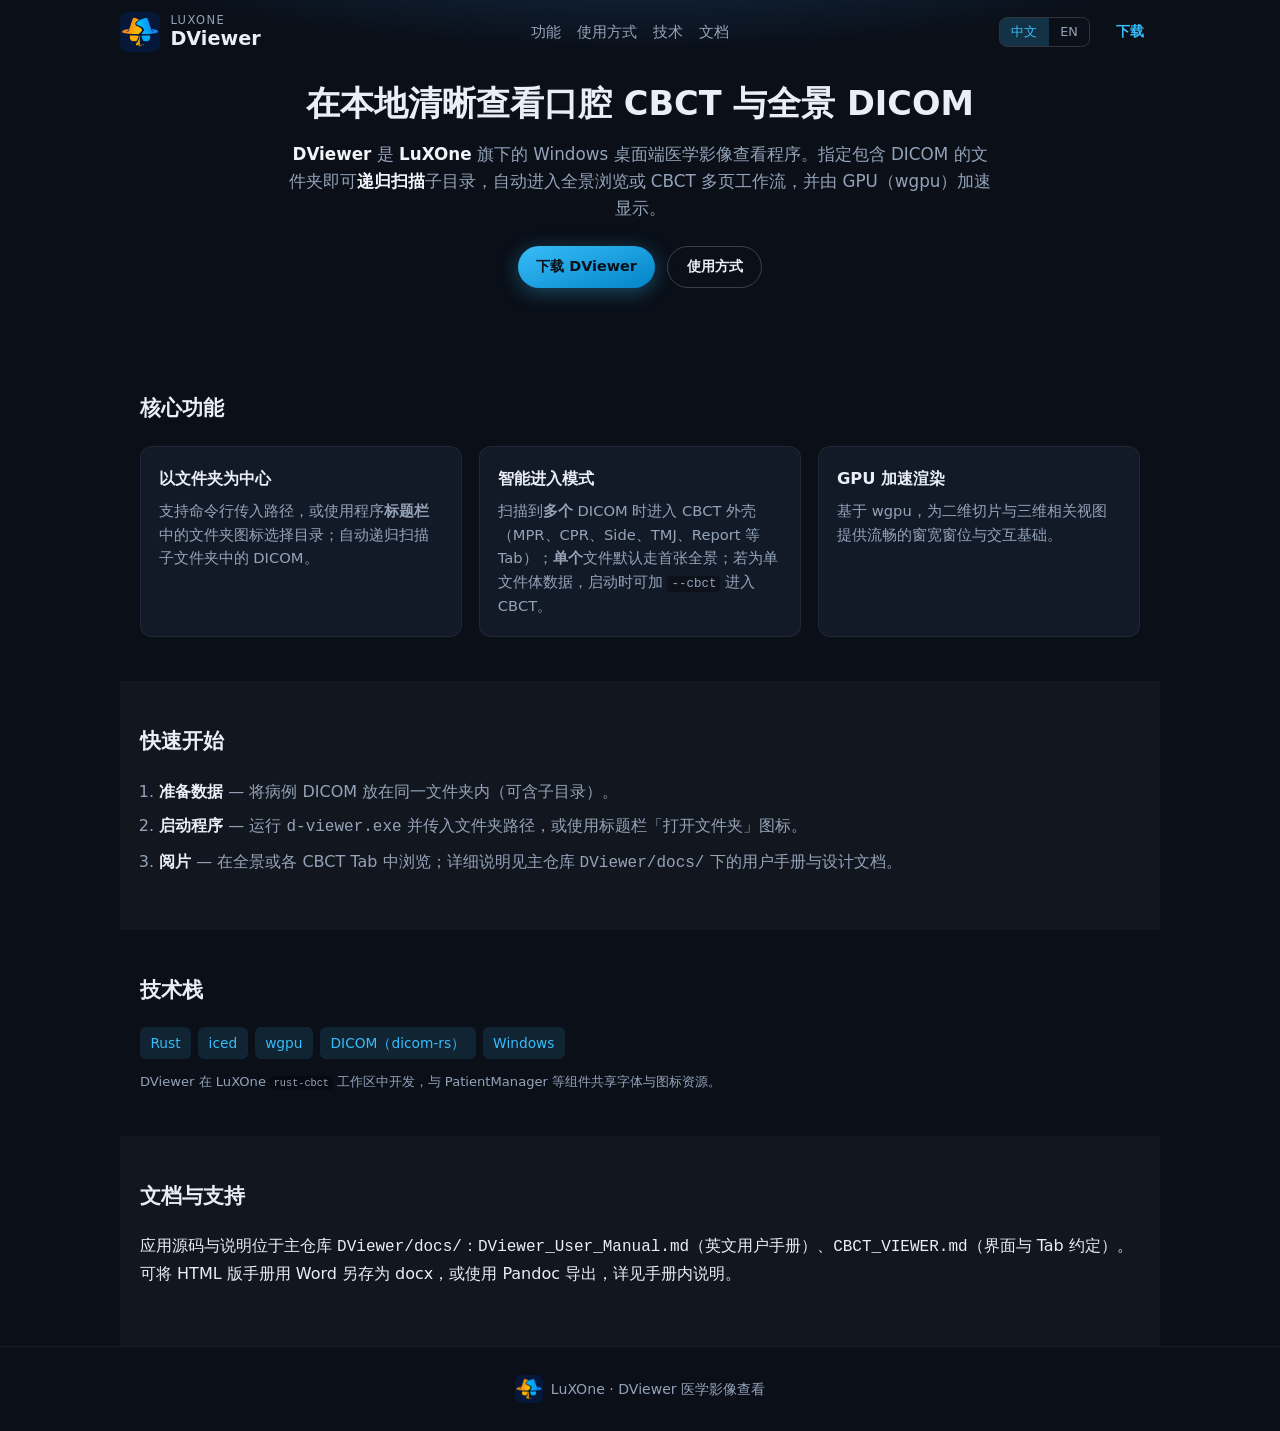
==== index.html @ 5bf58999 "init" ====
<!DOCTYPE html>
<html lang="zh-CN">
<head>
  <meta charset="utf-8" />
  <meta name="viewport" content="width=device-width, initial-scale=1" />
  <meta name="description" content="LuXOne DViewer — 本地查看口腔 CBCT、全景等 DICOM 医学影像。" />
  <title>DViewer — LuXOne</title>
  <link rel="stylesheet" href="styles.css" />
  <script src="site.js" defer></script>
</head>
<body>
  <header class="hero">
    <nav class="nav" aria-label="主导航">
      <a class="brand" href="#top">
        <img src="assets/logo.png" width="40" height="40" alt="LuXOne" />
        <span class="brand-text"><span class="lux">LuXOne</span><span class="prod">DViewer</span></span>
      </a>
      <div class="nav-links">
        <a href="#features" data-i18n="nav_features">功能</a>
        <a href="#workflow" data-i18n="nav_workflow">使用方式</a>
        <a href="#tech" data-i18n="nav_tech">技术</a>
        <a href="#docs" data-i18n="nav_docs">文档</a>
      </div>
      <div class="nav-right">
        <div class="lang-switch" role="group">
          <button type="button" class="lang-btn active" data-set-lang="zh" aria-pressed="true">中文</button>
          <button type="button" class="lang-btn" data-set-lang="en" aria-pressed="false">EN</button>
        </div>
        <a class="btn nav-download" href="https://rcnpeeuppi4d.feishu.cn/file/TZgfbxDDYoub0Vx7jKbc2WDXn0c?from=from_copylink" data-i18n="nav_download">下载</a>
      </div>
    </nav>

    <div class="hero-inner" id="top">
      <h1 data-i18n="hero_h1">在本地清晰查看口腔 CBCT 与全景 DICOM</h1>
      <p class="lead" data-i18n-html="hero_lead">
        <strong>DViewer</strong> 是 <strong>LuXOne</strong> 旗下的 Windows 桌面端医学影像查看程序。
        指定包含 DICOM 的文件夹即可<strong>递归扫描</strong>子目录，自动进入全景浏览或 CBCT 多页工作流，并由 GPU（wgpu）加速显示。
      </p>
      <div class="cta">
        <a class="btn primary" href="https://rcnpeeuppi4d.feishu.cn/file/TZgfbxDDYoub0Vx7jKbc2WDXn0c?from=from_copylink" data-i18n="cta_download">下载 DViewer</a>
        <a class="btn ghost" href="#workflow" data-i18n="cta_how">使用方式</a>
      </div>
    </div>
  </header>

  <main>
    <section id="features" class="section">
      <h2 data-i18n="features_h2">核心功能</h2>
      <div class="grid">
        <article class="card">
          <h3 data-i18n="card1_h3">以文件夹为中心</h3>
          <p data-i18n-html="card1_p">支持命令行传入路径，或使用程序<strong>标题栏</strong>中的文件夹图标选择目录；自动递归扫描子文件夹中的 DICOM。</p>
        </article>
        <article class="card">
          <h3 data-i18n="card2_h3">智能进入模式</h3>
          <p data-i18n-html="card2_p">扫描到<strong>多个</strong> DICOM 时进入 CBCT 外壳（MPR、CPR、Side、TMJ、Report 等 Tab）；<strong>单个</strong>文件默认走首张全景；若为单文件体数据，启动时可加 <code>--cbct</code> 进入 CBCT。</p>
        </article>
        <article class="card">
          <h3 data-i18n="card3_h3">GPU 加速渲染</h3>
          <p data-i18n-html="card3_p">基于 wgpu，为二维切片与三维相关视图提供流畅的窗宽窗位与交互基础。</p>
        </article>
      </div>
    </section>

    <section id="workflow" class="section muted">
      <h2 data-i18n="workflow_h2">快速开始</h2>
      <ol class="steps">
        <li data-i18n-html="step1"><strong>准备数据</strong> — 将病例 DICOM 放在同一文件夹内（可含子目录）。</li>
        <li data-i18n-html="step2"><strong>启动程序</strong> — 运行 <code>d-viewer.exe</code> 并传入文件夹路径，或使用标题栏「打开文件夹」图标。</li>
        <li data-i18n-html="step3"><strong>阅片</strong> — 在全景或各 CBCT Tab 中浏览；详细说明见主仓库 <code>DViewer/docs/</code> 下的用户手册与设计文档。</li>
      </ol>
    </section>

    <section id="tech" class="section">
      <h2 data-i18n="tech_h2">技术栈</h2>
      <ul class="tags" aria-label="技术标签">
        <li>Rust</li>
        <li>iced</li>
        <li>wgpu</li>
        <li>DICOM（dicom-rs）</li>
        <li>Windows</li>
      </ul>
      <p class="fine" data-i18n-html="tech_fine">DViewer 在 LuXOne <code>rust-cbct</code> 工作区中开发，与 PatientManager 等组件共享字体与图标资源。</p>
    </section>

    <section id="docs" class="section muted">
      <h2 data-i18n="docs_h2">文档与支持</h2>
      <p data-i18n-html="docs_p">应用源码与说明位于主仓库 <code>DViewer/docs/</code>：<code>DViewer_User_Manual.md</code>（英文用户手册）、<code>CBCT_VIEWER.md</code>（界面与 Tab 约定）。可将 HTML 版手册用 Word 另存为 docx，或使用 Pandoc 导出，详见手册内说明。</p>
    </section>
  </main>

  <footer class="footer">
    <p><img src="assets/logo.png" width="28" height="28" alt="" class="footer-logo" /> <span data-i18n="footer_text">LuXOne · DViewer 医学影像查看</span></p>
  </footer>
</body>
</html>
---- styles.css ----
:root {
  --bg: #0a0f18;
  --bg-elev: #121a28;
  --text: #e9eef7;
  --muted: #94a3b8;
  --accent: #38bdf8;
  --accent-deep: #0284c7;
  --radius: 12px;
}

*,
*::before,
*::after {
  box-sizing: border-box;
}

html {
  scroll-behavior: smooth;
}

body {
  margin: 0;
  font-family: "PingFang SC", "Microsoft YaHei", "Segoe UI", system-ui, sans-serif;
  background: var(--bg);
  color: var(--text);
  line-height: 1.6;
}

a {
  color: var(--accent);
}

a:hover {
  text-decoration: underline;
}

.hero {
  padding: 0.75rem 1.25rem 3rem;
  background: radial-gradient(ellipse 100% 90% at 50% -30%, #163a5f 0%, var(--bg) 50%);
}

.nav {
  max-width: 1040px;
  margin: 0 auto 2rem;
  display: flex;
  flex-wrap: wrap;
  align-items: center;
  gap: 0.75rem 1.25rem;
}

.brand {
  display: inline-flex;
  align-items: center;
  gap: 0.65rem;
  text-decoration: none;
  color: inherit;
}

.brand:hover {
  text-decoration: none;
  opacity: 0.92;
}

.brand img {
  border-radius: 8px;
  flex-shrink: 0;
}

.brand-text {
  display: flex;
  flex-direction: column;
  line-height: 1.15;
}

.brand .lux {
  font-size: 0.72rem;
  letter-spacing: 0.12em;
  text-transform: uppercase;
  color: var(--muted);
}

.brand .prod {
  font-size: 1.2rem;
  font-weight: 700;
}

.nav-links {
  display: flex;
  flex-wrap: wrap;
  gap: 1rem;
  flex: 1 1 auto;
  justify-content: center;
  min-width: 0;
}

.nav-right {
  display: flex;
  align-items: center;
  gap: 0.6rem;
  flex-shrink: 0;
  margin-left: auto;
}

.lang-switch {
  display: inline-flex;
  border-radius: 8px;
  border: 1px solid rgba(255, 255, 255, 0.15);
  overflow: hidden;
}

.lang-btn {
  margin: 0;
  padding: 0.38rem 0.72rem;
  font-size: 0.8rem;
  font-family: inherit;
  border: none;
  cursor: pointer;
  background: transparent;
  color: var(--muted);
  line-height: 1.2;
}

.lang-btn:hover {
  color: var(--text);
  background: rgba(255, 255, 255, 0.06);
}

.lang-btn.active {
  background: rgba(56, 189, 248, 0.2);
  color: var(--accent);
}

.lang-btn:focus-visible {
  outline: 2px solid var(--accent);
  outline-offset: 2px;
}

.nav-links a {
  color: var(--muted);
  font-size: 0.92rem;
  text-decoration: none;
}

.nav-links a:hover {
  color: var(--text);
}

.btn {
  display: inline-flex;
  align-items: center;
  justify-content: center;
  padding: 0.55rem 1.15rem;
  border-radius: 999px;
  font-weight: 600;
  font-size: 0.9rem;
  text-decoration: none;
  border: none;
  cursor: pointer;
}

.btn:hover {
  text-decoration: none;
}

.btn.primary {
  background: linear-gradient(160deg, var(--accent), var(--accent-deep));
  color: #0a0f18;
  box-shadow: 0 4px 20px rgba(56, 189, 248, 0.35);
}

.btn.primary:hover {
  filter: brightness(1.05);
}

.btn.ghost {
  border: 1px solid rgba(255, 255, 255, 0.2);
  color: var(--text);
  background: transparent;
}

.btn.ghost:hover {
  background: rgba(255, 255, 255, 0.06);
}

.nav-download.btn {
  padding: 0.45rem 1rem;
  font-size: 0.85rem;
}

.hero-inner {
  max-width: 720px;
  margin: 0 auto;
  text-align: center;
  padding: 0 0.25rem;
}

.hero h1 {
  font-size: clamp(1.45rem, 3.8vw, 2.1rem);
  font-weight: 700;
  line-height: 1.22;
  margin: 0 0 1rem;
}

.lead {
  color: var(--muted);
  font-size: 1.05rem;
  margin: 0 0 1.5rem;
}

.lead strong {
  color: #f1f5f9;
}

.cta {
  display: flex;
  flex-wrap: wrap;
  gap: 0.75rem;
  justify-content: center;
  margin-bottom: 0.75rem;
}

.fine {
  font-size: 0.82rem;
  color: var(--muted);
  margin: 0;
}

.fine code {
  font-size: 0.78em;
  background: rgba(0, 0, 0, 0.35);
  padding: 0.1em 0.35em;
  border-radius: 4px;
}

.section {
  max-width: 1040px;
  margin: 0 auto;
  padding: 2.75rem 1.25rem;
}

.section.muted {
  background: rgba(255, 255, 255, 0.03);
}

.section h2 {
  font-size: 1.3rem;
  margin: 0 0 1.25rem;
}

.grid {
  display: grid;
  gap: 1.1rem;
  grid-template-columns: repeat(auto-fit, minmax(240px, 1fr));
}

.card {
  background: var(--bg-elev);
  border: 1px solid rgba(255, 255, 255, 0.06);
  border-radius: var(--radius);
  padding: 1.2rem 1.1rem;
}

.card h3 {
  margin: 0 0 0.45rem;
  font-size: 1.02rem;
}

.card p {
  margin: 0;
  font-size: 0.92rem;
  color: var(--muted);
}

.card code {
  font-size: 0.85em;
  background: rgba(0, 0, 0, 0.35);
  padding: 0.08em 0.32em;
  border-radius: 4px;
}

.steps {
  margin: 0;
  padding-left: 1.2rem;
  color: var(--muted);
}

.steps li {
  margin-bottom: 0.55rem;
}

.steps strong {
  color: var(--text);
}

.tags {
  list-style: none;
  margin: 0 0 0.75rem;
  padding: 0;
  display: flex;
  flex-wrap: wrap;
  gap: 0.45rem;
}

.tags li {
  background: rgba(56, 189, 248, 0.12);
  color: var(--accent);
  padding: 0.3rem 0.65rem;
  border-radius: 6px;
  font-size: 0.86rem;
}

.footer {
  text-align: center;
  padding: 1.75rem 1rem;
  border-top: 1px solid rgba(255, 255, 255, 0.06);
  color: var(--muted);
  font-size: 0.88rem;
}

.footer p {
  margin: 0;
  display: inline-flex;
  align-items: center;
  gap: 0.5rem;
}

.footer-logo {
  border-radius: 6px;
  vertical-align: middle;
}

code {
  font-family: ui-monospace, Consolas, monospace;
}
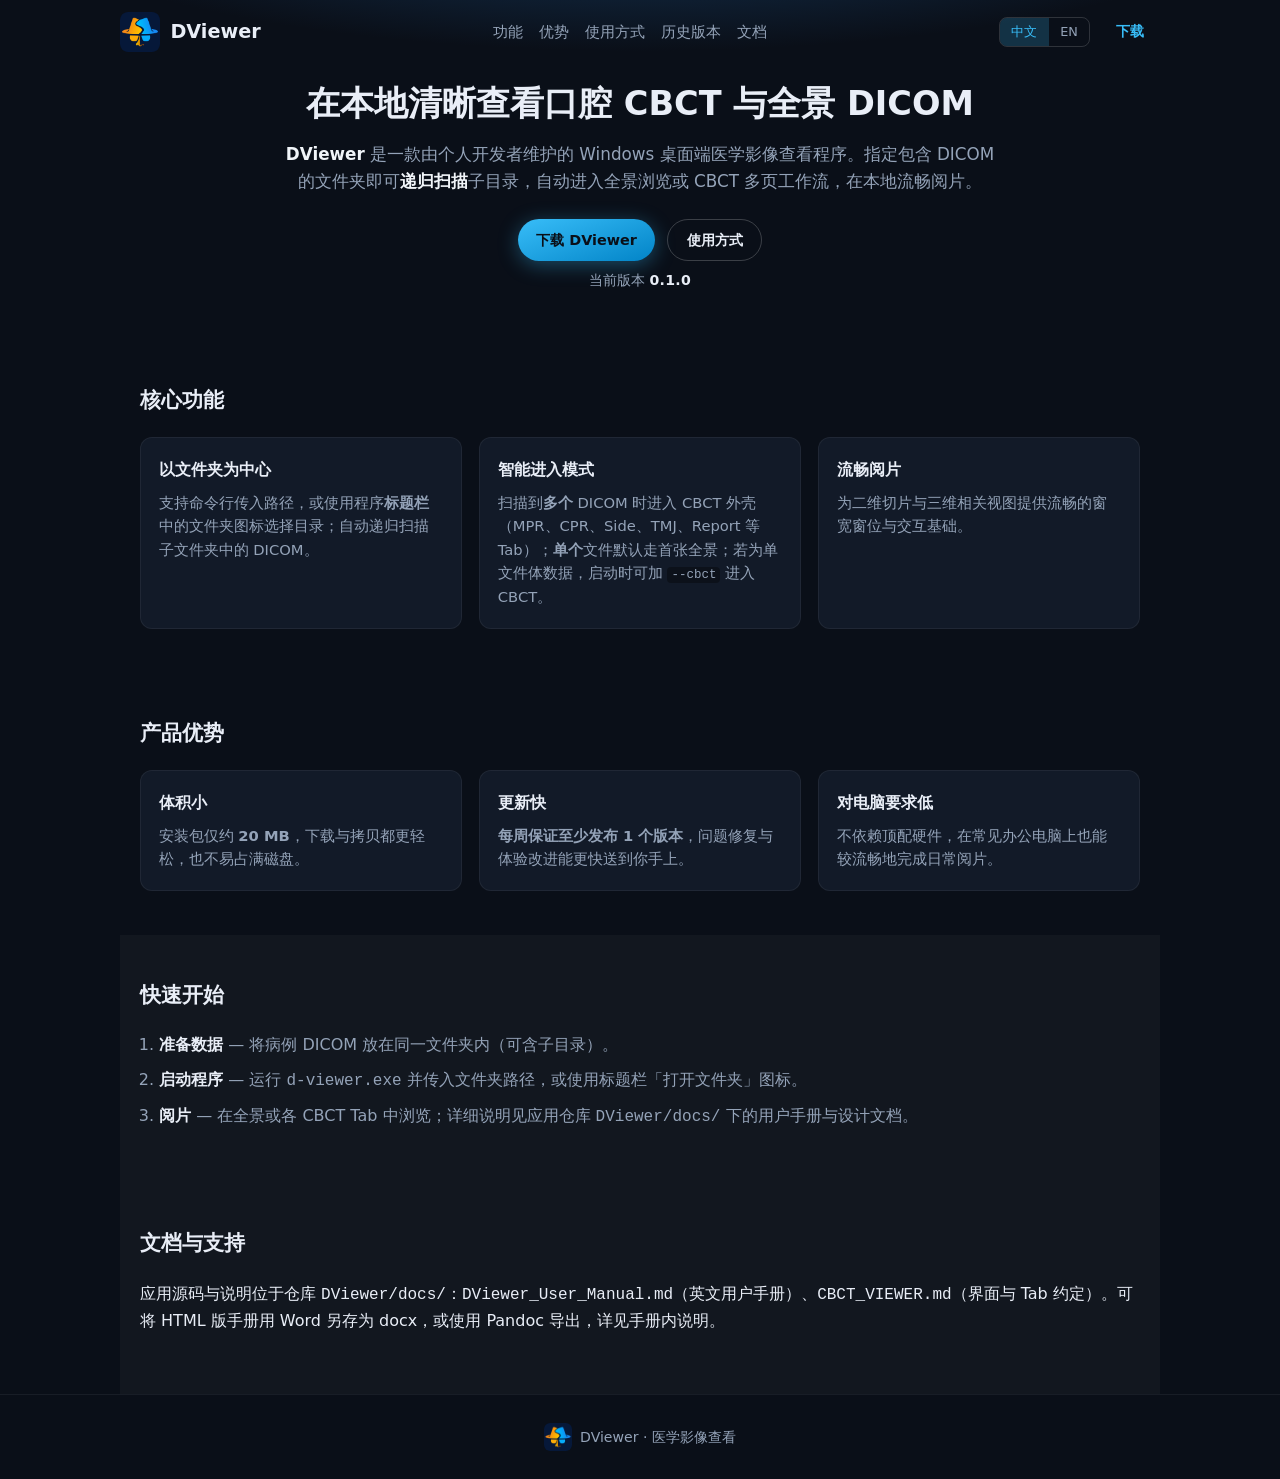
==== commit aa7725b3: "更改一些内容" ====
--- a/index.html
+++ b/index.html
@@ -3,8 +3,8 @@
 <head>
   <meta charset="utf-8" />
   <meta name="viewport" content="width=device-width, initial-scale=1" />
-  <meta name="description" content="LuXOne DViewer — 本地查看口腔 CBCT、全景等 DICOM 医学影像。" />
-  <title>DViewer — LuXOne</title>
+  <meta name="description" content="DViewer — 本地查看口腔 CBCT、全景等 DICOM 医学影像。" />
+  <title>DViewer</title>
   <link rel="stylesheet" href="styles.css" />
   <script src="site.js" defer></script>
 </head>
@@ -12,13 +12,14 @@
   <header class="hero">
     <nav class="nav" aria-label="主导航">
       <a class="brand" href="#top">
-        <img src="assets/logo.png" width="40" height="40" alt="LuXOne" />
-        <span class="brand-text"><span class="lux">LuXOne</span><span class="prod">DViewer</span></span>
+        <img src="assets/logo.png" width="40" height="40" alt="DViewer" />
+        <span class="brand-text"><span class="prod">DViewer</span></span>
       </a>
       <div class="nav-links">
         <a href="#features" data-i18n="nav_features">功能</a>
+        <a href="#advantages" data-i18n="nav_advantages">优势</a>
         <a href="#workflow" data-i18n="nav_workflow">使用方式</a>
-        <a href="#tech" data-i18n="nav_tech">技术</a>
+        <a href="history.html" data-i18n="nav_history">历史版本</a>
         <a href="#docs" data-i18n="nav_docs">文档</a>
       </div>
       <div class="nav-right">
@@ -33,13 +34,16 @@
     <div class="hero-inner" id="top">
       <h1 data-i18n="hero_h1">在本地清晰查看口腔 CBCT 与全景 DICOM</h1>
       <p class="lead" data-i18n-html="hero_lead">
-        <strong>DViewer</strong> 是 <strong>LuXOne</strong> 旗下的 Windows 桌面端医学影像查看程序。
-        指定包含 DICOM 的文件夹即可<strong>递归扫描</strong>子目录，自动进入全景浏览或 CBCT 多页工作流，并由 GPU（wgpu）加速显示。
+        <strong>DViewer</strong> 是一款由个人开发者维护的 Windows 桌面端医学影像查看程序。
+        指定包含 DICOM 的文件夹即可<strong>递归扫描</strong>子目录，自动进入全景浏览或 CBCT 多页工作流，在本地流畅阅片。
       </p>
       <div class="cta">
         <a class="btn primary" href="https://rcnpeeuppi4d.feishu.cn/file/TZgfbxDDYoub0Vx7jKbc2WDXn0c?from=from_copylink" data-i18n="cta_download">下载 DViewer</a>
         <a class="btn ghost" href="#workflow" data-i18n="cta_how">使用方式</a>
       </div>
+      <p class="hero-version" id="hero-version">
+        <span data-i18n="hero_version_label">当前版本</span> <span class="hero-version-num">0.1.0</span>
+      </p>
     </div>
   </header>
 
@@ -56,8 +60,26 @@
           <p data-i18n-html="card2_p">扫描到<strong>多个</strong> DICOM 时进入 CBCT 外壳（MPR、CPR、Side、TMJ、Report 等 Tab）；<strong>单个</strong>文件默认走首张全景；若为单文件体数据，启动时可加 <code>--cbct</code> 进入 CBCT。</p>
         </article>
         <article class="card">
-          <h3 data-i18n="card3_h3">GPU 加速渲染</h3>
-          <p data-i18n-html="card3_p">基于 wgpu，为二维切片与三维相关视图提供流畅的窗宽窗位与交互基础。</p>
+          <h3 data-i18n="card3_h3">流畅阅片</h3>
+          <p data-i18n-html="card3_p">为二维切片与三维相关视图提供流畅的窗宽窗位与交互基础。</p>
+        </article>
+      </div>
+    </section>
+
+    <section id="advantages" class="section">
+      <h2 data-i18n="advantages_h2">产品优势</h2>
+      <div class="grid">
+        <article class="card">
+          <h3 data-i18n="adv1_h3">体积小</h3>
+          <p data-i18n-html="adv1_p">安装包仅约 <strong>20 MB</strong>，下载与拷贝都更轻松，也不易占满磁盘。</p>
+        </article>
+        <article class="card">
+          <h3 data-i18n="adv2_h3">更新快</h3>
+          <p data-i18n-html="adv2_p"><strong>每周保证至少发布 1 个版本</strong>，问题修复与体验改进能更快送到你手上。</p>
+        </article>
+        <article class="card">
+          <h3 data-i18n="adv3_h3">对电脑要求低</h3>
+          <p data-i18n-html="adv3_p">不依赖顶配硬件，在常见办公电脑上也能较流畅地完成日常阅片。</p>
         </article>
       </div>
     </section>
@@ -67,30 +89,18 @@
       <ol class="steps">
         <li data-i18n-html="step1"><strong>准备数据</strong> — 将病例 DICOM 放在同一文件夹内（可含子目录）。</li>
         <li data-i18n-html="step2"><strong>启动程序</strong> — 运行 <code>d-viewer.exe</code> 并传入文件夹路径，或使用标题栏「打开文件夹」图标。</li>
-        <li data-i18n-html="step3"><strong>阅片</strong> — 在全景或各 CBCT Tab 中浏览；详细说明见主仓库 <code>DViewer/docs/</code> 下的用户手册与设计文档。</li>
+        <li data-i18n-html="step3"><strong>阅片</strong> — 在全景或各 CBCT Tab 中浏览；详细说明见应用仓库 <code>DViewer/docs/</code> 下的用户手册与设计文档。</li>
       </ol>
-    </section>
-
-    <section id="tech" class="section">
-      <h2 data-i18n="tech_h2">技术栈</h2>
-      <ul class="tags" aria-label="技术标签">
-        <li>Rust</li>
-        <li>iced</li>
-        <li>wgpu</li>
-        <li>DICOM（dicom-rs）</li>
-        <li>Windows</li>
-      </ul>
-      <p class="fine" data-i18n-html="tech_fine">DViewer 在 LuXOne <code>rust-cbct</code> 工作区中开发，与 PatientManager 等组件共享字体与图标资源。</p>
     </section>
 
     <section id="docs" class="section muted">
       <h2 data-i18n="docs_h2">文档与支持</h2>
-      <p data-i18n-html="docs_p">应用源码与说明位于主仓库 <code>DViewer/docs/</code>：<code>DViewer_User_Manual.md</code>（英文用户手册）、<code>CBCT_VIEWER.md</code>（界面与 Tab 约定）。可将 HTML 版手册用 Word 另存为 docx，或使用 Pandoc 导出，详见手册内说明。</p>
+      <p data-i18n-html="docs_p">应用源码与说明位于仓库 <code>DViewer/docs/</code>：<code>DViewer_User_Manual.md</code>（英文用户手册）、<code>CBCT_VIEWER.md</code>（界面与 Tab 约定）。可将 HTML 版手册用 Word 另存为 docx，或使用 Pandoc 导出，详见手册内说明。</p>
     </section>
   </main>
 
   <footer class="footer">
-    <p><img src="assets/logo.png" width="28" height="28" alt="" class="footer-logo" /> <span data-i18n="footer_text">LuXOne · DViewer 医学影像查看</span></p>
+    <p><img src="assets/logo.png" width="28" height="28" alt="" class="footer-logo" /> <span data-i18n="footer_text">DViewer · 医学影像查看</span></p>
   </footer>
 </body>
 </html>
--- a/styles.css
+++ b/styles.css
@@ -216,7 +216,19 @@
   flex-wrap: wrap;
   gap: 0.75rem;
   justify-content: center;
-  margin-bottom: 0.75rem;
+  margin-bottom: 0.5rem;
+}
+
+.hero-version {
+  margin: 0.35rem 0 0;
+  font-size: 0.88rem;
+  color: var(--muted);
+}
+
+.hero-version-num {
+  color: var(--text);
+  font-weight: 600;
+  letter-spacing: 0.02em;
 }
 
 .fine {
@@ -332,3 +344,78 @@
 code {
   font-family: ui-monospace, Consolas, monospace;
 }
+
+.hero-sub {
+  padding-bottom: 2rem;
+}
+
+.hero-inner-left {
+  max-width: 1040px;
+  margin: 0 auto;
+  text-align: left;
+  padding: 0 0.25rem;
+}
+
+.lead-left {
+  text-align: left;
+}
+
+.history-main {
+  padding-top: 0;
+}
+
+.history-status {
+  color: var(--muted);
+  font-size: 0.95rem;
+  margin: 0 0 1rem;
+  min-height: 1.5em;
+}
+
+.history-status code {
+  font-size: 0.85em;
+  background: rgba(0, 0, 0, 0.35);
+  padding: 0.08em 0.32em;
+  border-radius: 4px;
+}
+
+.history-table-wrap {
+  overflow-x: auto;
+  border: 1px solid rgba(255, 255, 255, 0.08);
+  border-radius: var(--radius);
+  background: var(--bg-elev);
+}
+
+.history-table {
+  width: 100%;
+  border-collapse: collapse;
+  font-size: 0.92rem;
+}
+
+.history-table th,
+.history-table td {
+  padding: 0.7rem 0.85rem;
+  text-align: left;
+  vertical-align: top;
+  border-bottom: 1px solid rgba(255, 255, 255, 0.06);
+}
+
+.history-table th {
+  color: var(--text);
+  font-weight: 600;
+  font-size: 0.82rem;
+  text-transform: uppercase;
+  letter-spacing: 0.04em;
+  background: rgba(0, 0, 0, 0.2);
+}
+
+.history-table tbody tr:last-child td {
+  border-bottom: none;
+}
+
+.history-table td {
+  color: var(--muted);
+}
+
+.history-table td:last-child {
+  white-space: nowrap;
+}
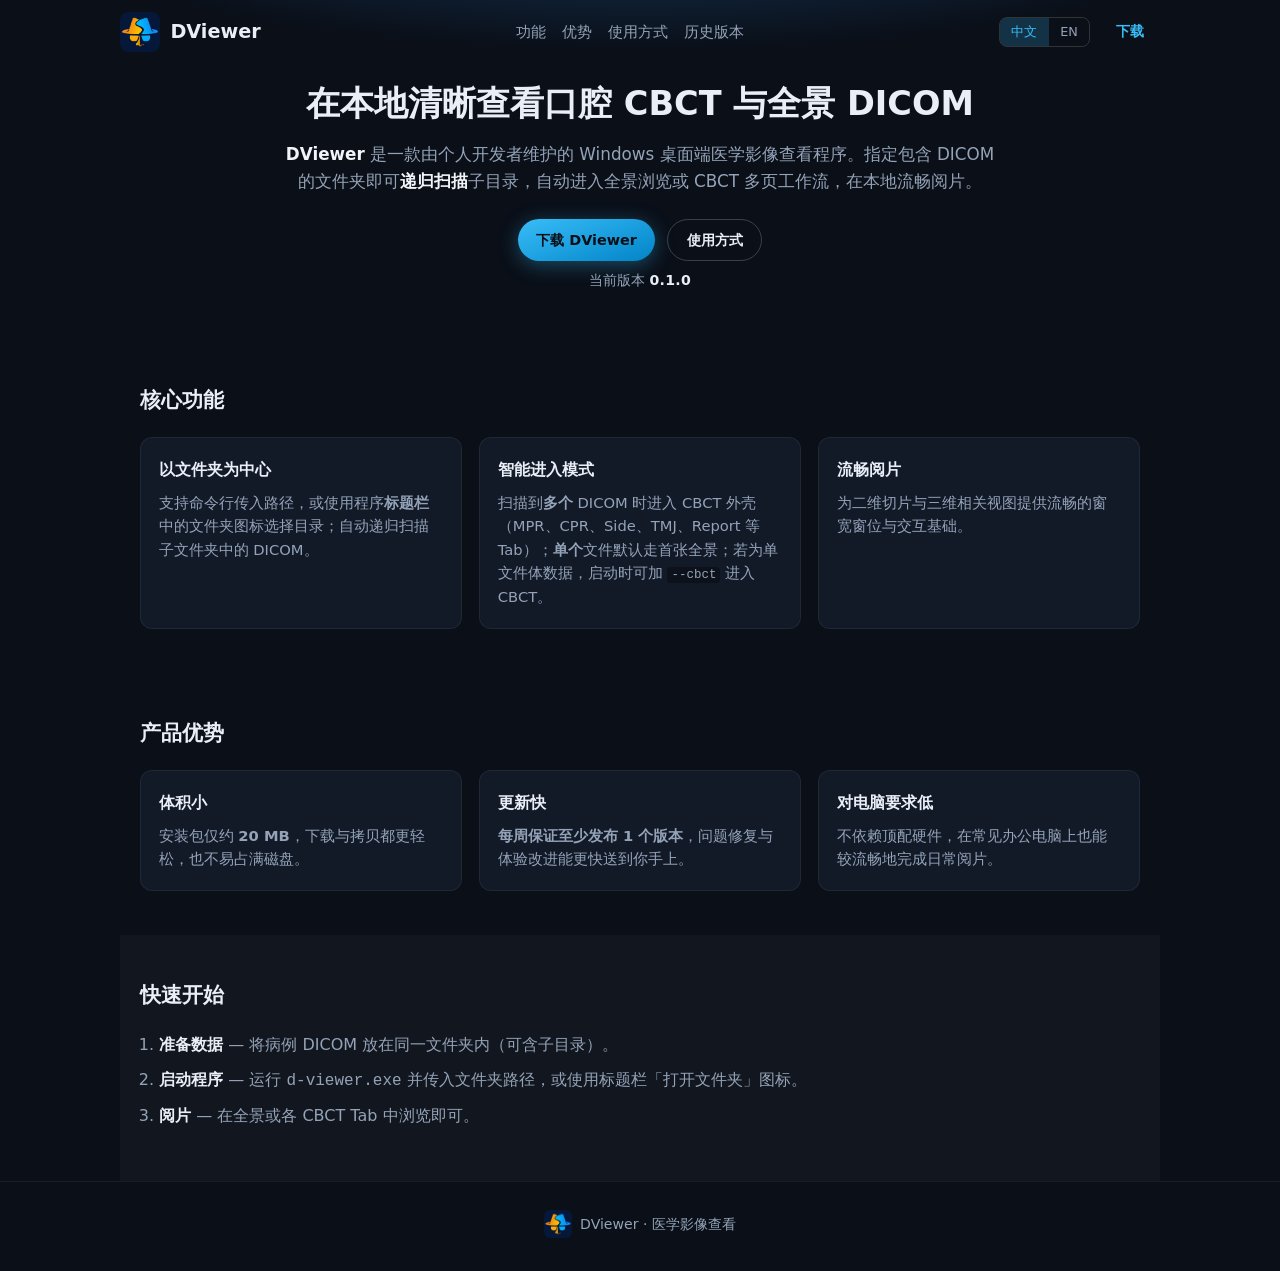
==== commit 61cdb25e: "删除了底下的文档说明" ====
--- a/index.html
+++ b/index.html
@@ -20,7 +20,6 @@
         <a href="#advantages" data-i18n="nav_advantages">优势</a>
         <a href="#workflow" data-i18n="nav_workflow">使用方式</a>
         <a href="history.html" data-i18n="nav_history">历史版本</a>
-        <a href="#docs" data-i18n="nav_docs">文档</a>
       </div>
       <div class="nav-right">
         <div class="lang-switch" role="group">
@@ -89,13 +88,8 @@
       <ol class="steps">
         <li data-i18n-html="step1"><strong>准备数据</strong> — 将病例 DICOM 放在同一文件夹内（可含子目录）。</li>
         <li data-i18n-html="step2"><strong>启动程序</strong> — 运行 <code>d-viewer.exe</code> 并传入文件夹路径，或使用标题栏「打开文件夹」图标。</li>
-        <li data-i18n-html="step3"><strong>阅片</strong> — 在全景或各 CBCT Tab 中浏览；详细说明见应用仓库 <code>DViewer/docs/</code> 下的用户手册与设计文档。</li>
+        <li data-i18n-html="step3"><strong>阅片</strong> — 在全景或各 CBCT Tab 中浏览即可。</li>
       </ol>
-    </section>
-
-    <section id="docs" class="section muted">
-      <h2 data-i18n="docs_h2">文档与支持</h2>
-      <p data-i18n-html="docs_p">应用源码与说明位于仓库 <code>DViewer/docs/</code>：<code>DViewer_User_Manual.md</code>（英文用户手册）、<code>CBCT_VIEWER.md</code>（界面与 Tab 约定）。可将 HTML 版手册用 Word 另存为 docx，或使用 Pandoc 导出，详见手册内说明。</p>
     </section>
   </main>
 
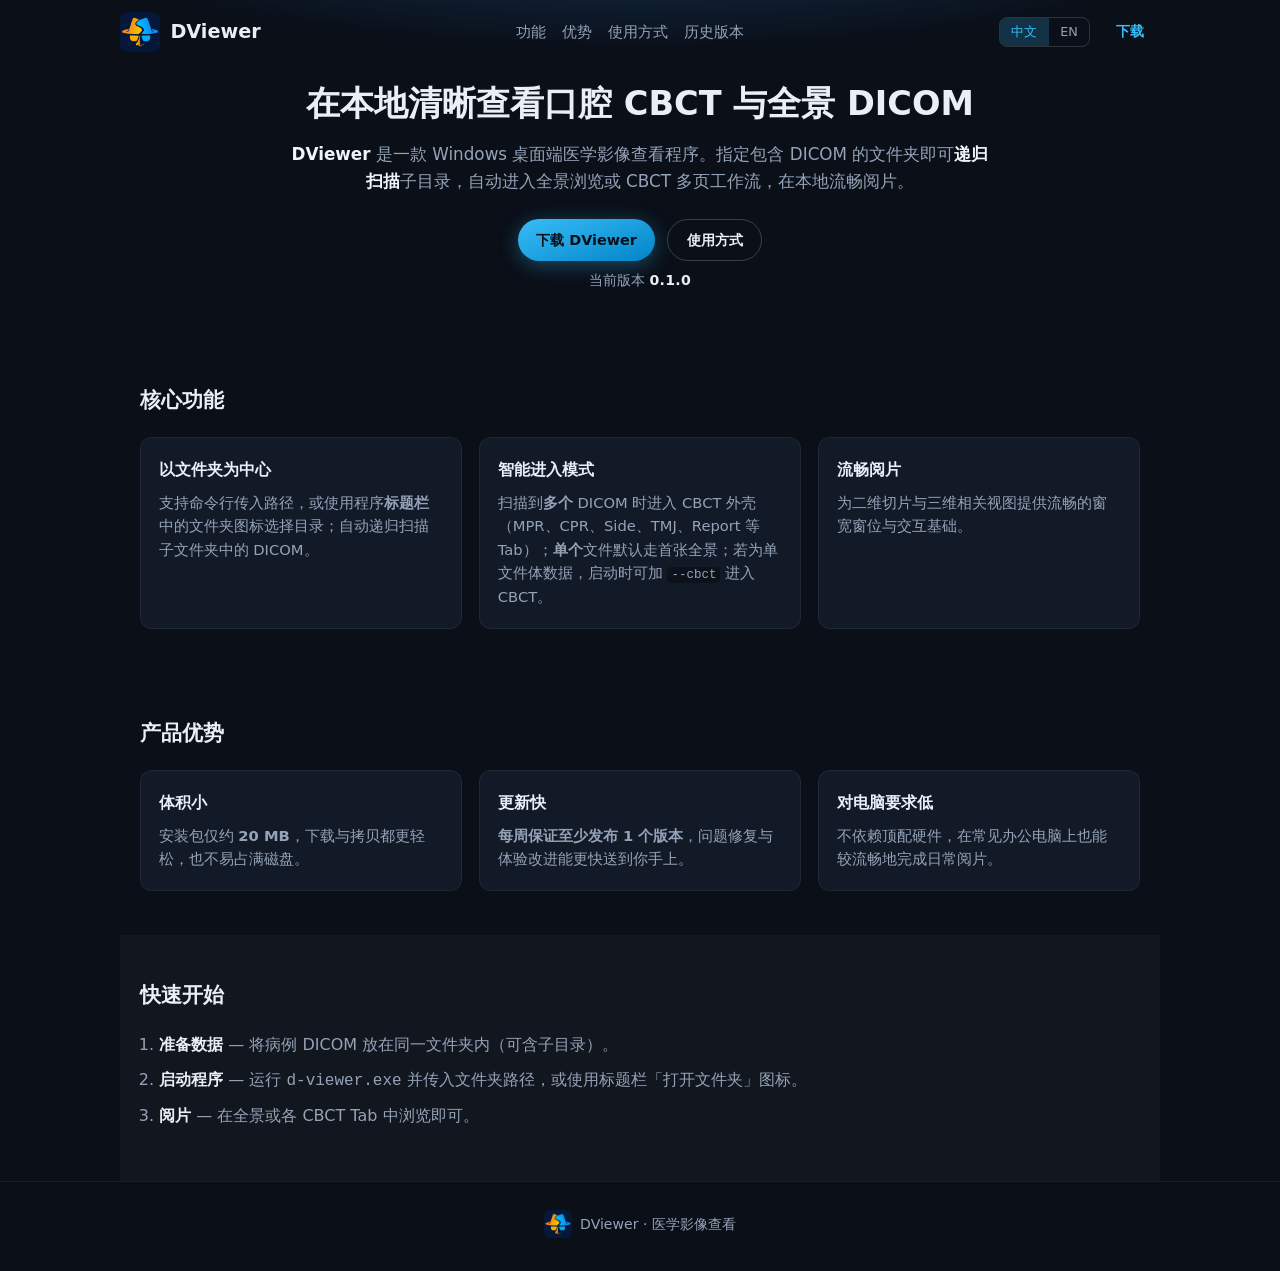
==== commit db878992: "去掉了个人开发几个字" ====
--- a/index.html
+++ b/index.html
@@ -33,7 +33,7 @@
     <div class="hero-inner" id="top">
       <h1 data-i18n="hero_h1">在本地清晰查看口腔 CBCT 与全景 DICOM</h1>
       <p class="lead" data-i18n-html="hero_lead">
-        <strong>DViewer</strong> 是一款由个人开发者维护的 Windows 桌面端医学影像查看程序。
+        <strong>DViewer</strong> 是一款 Windows 桌面端医学影像查看程序。
         指定包含 DICOM 的文件夹即可<strong>递归扫描</strong>子目录，自动进入全景浏览或 CBCT 多页工作流，在本地流畅阅片。
       </p>
       <div class="cta">
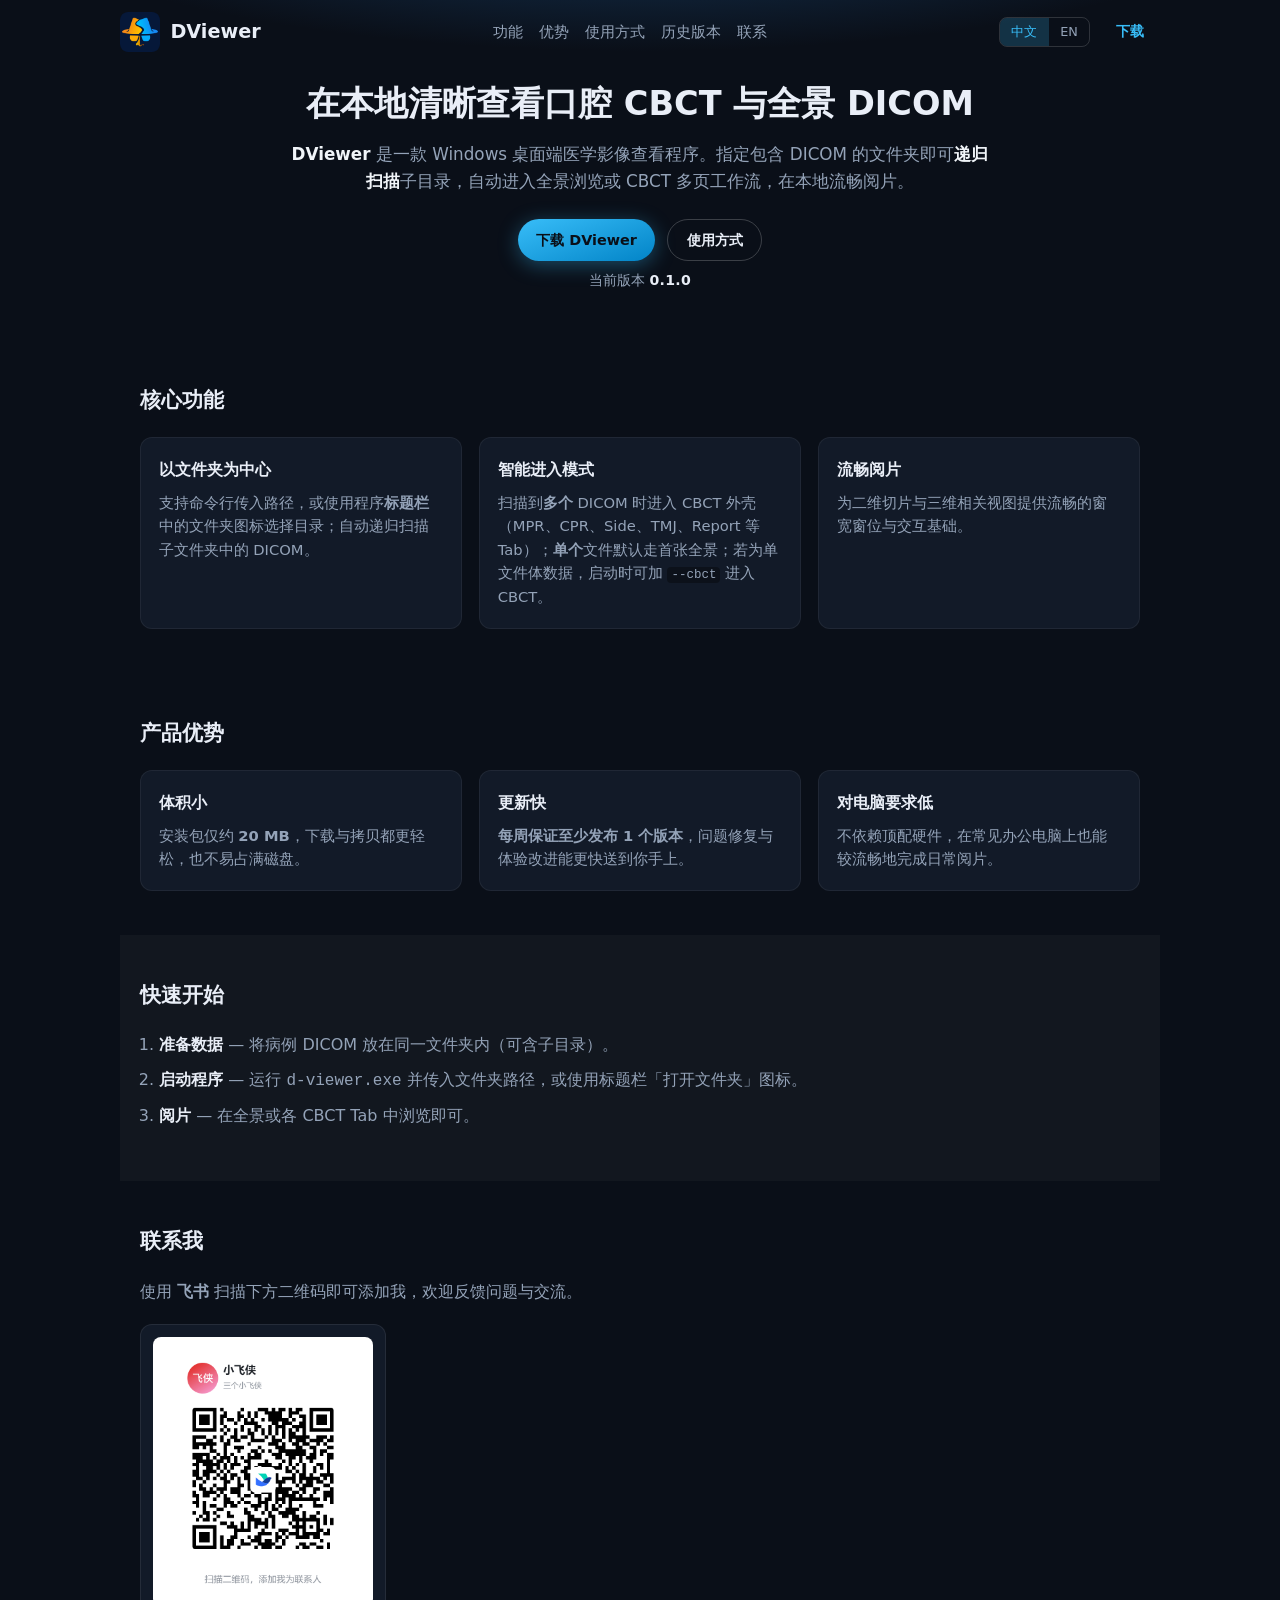
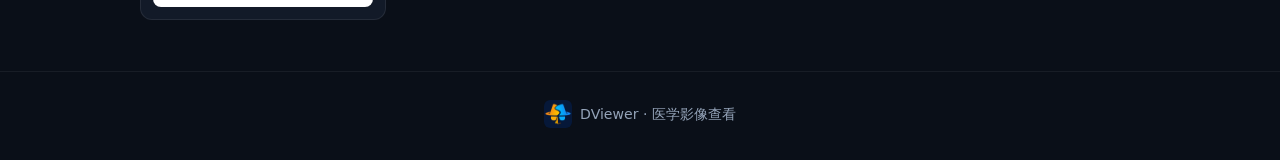
==== commit 2b81e2a9: "增加了飞书的联系方式" ====
--- a/index.html
+++ b/index.html
@@ -20,6 +20,7 @@
         <a href="#advantages" data-i18n="nav_advantages">优势</a>
         <a href="#workflow" data-i18n="nav_workflow">使用方式</a>
         <a href="history.html" data-i18n="nav_history">历史版本</a>
+        <a href="#contact" data-i18n="nav_contact">联系</a>
       </div>
       <div class="nav-right">
         <div class="lang-switch" role="group">
@@ -91,6 +92,22 @@
         <li data-i18n-html="step3"><strong>阅片</strong> — 在全景或各 CBCT Tab 中浏览即可。</li>
       </ol>
     </section>
+
+    <section id="contact" class="section">
+      <h2 data-i18n="contact_h2">联系我</h2>
+      <p class="contact-lead" data-i18n-html="contact_p">使用 <strong>飞书</strong> 扫描下方二维码即可添加我，欢迎反馈问题与交流。</p>
+      <div class="contact-qr-wrap">
+        <img
+          class="contact-qr"
+          src="assets/20260517-152038.png"
+          width="220"
+          height="220"
+          decoding="async"
+          data-i18n-alt="contact_qr_alt"
+          alt="飞书添加联系人二维码"
+        />
+      </div>
+    </section>
   </main>
 
   <footer class="footer">
--- a/styles.css
+++ b/styles.css
@@ -419,3 +419,26 @@
 .history-table td:last-child {
   white-space: nowrap;
 }
+
+.contact-lead {
+  margin: 0 0 1.25rem;
+  max-width: 36rem;
+  color: var(--muted);
+  font-size: 1rem;
+}
+
+.contact-qr-wrap {
+  display: inline-block;
+  padding: 0.75rem;
+  background: var(--bg-elev);
+  border: 1px solid rgba(255, 255, 255, 0.08);
+  border-radius: var(--radius);
+  line-height: 0;
+}
+
+.contact-qr {
+  display: block;
+  width: min(220px, 72vw);
+  height: auto;
+  border-radius: 8px;
+}
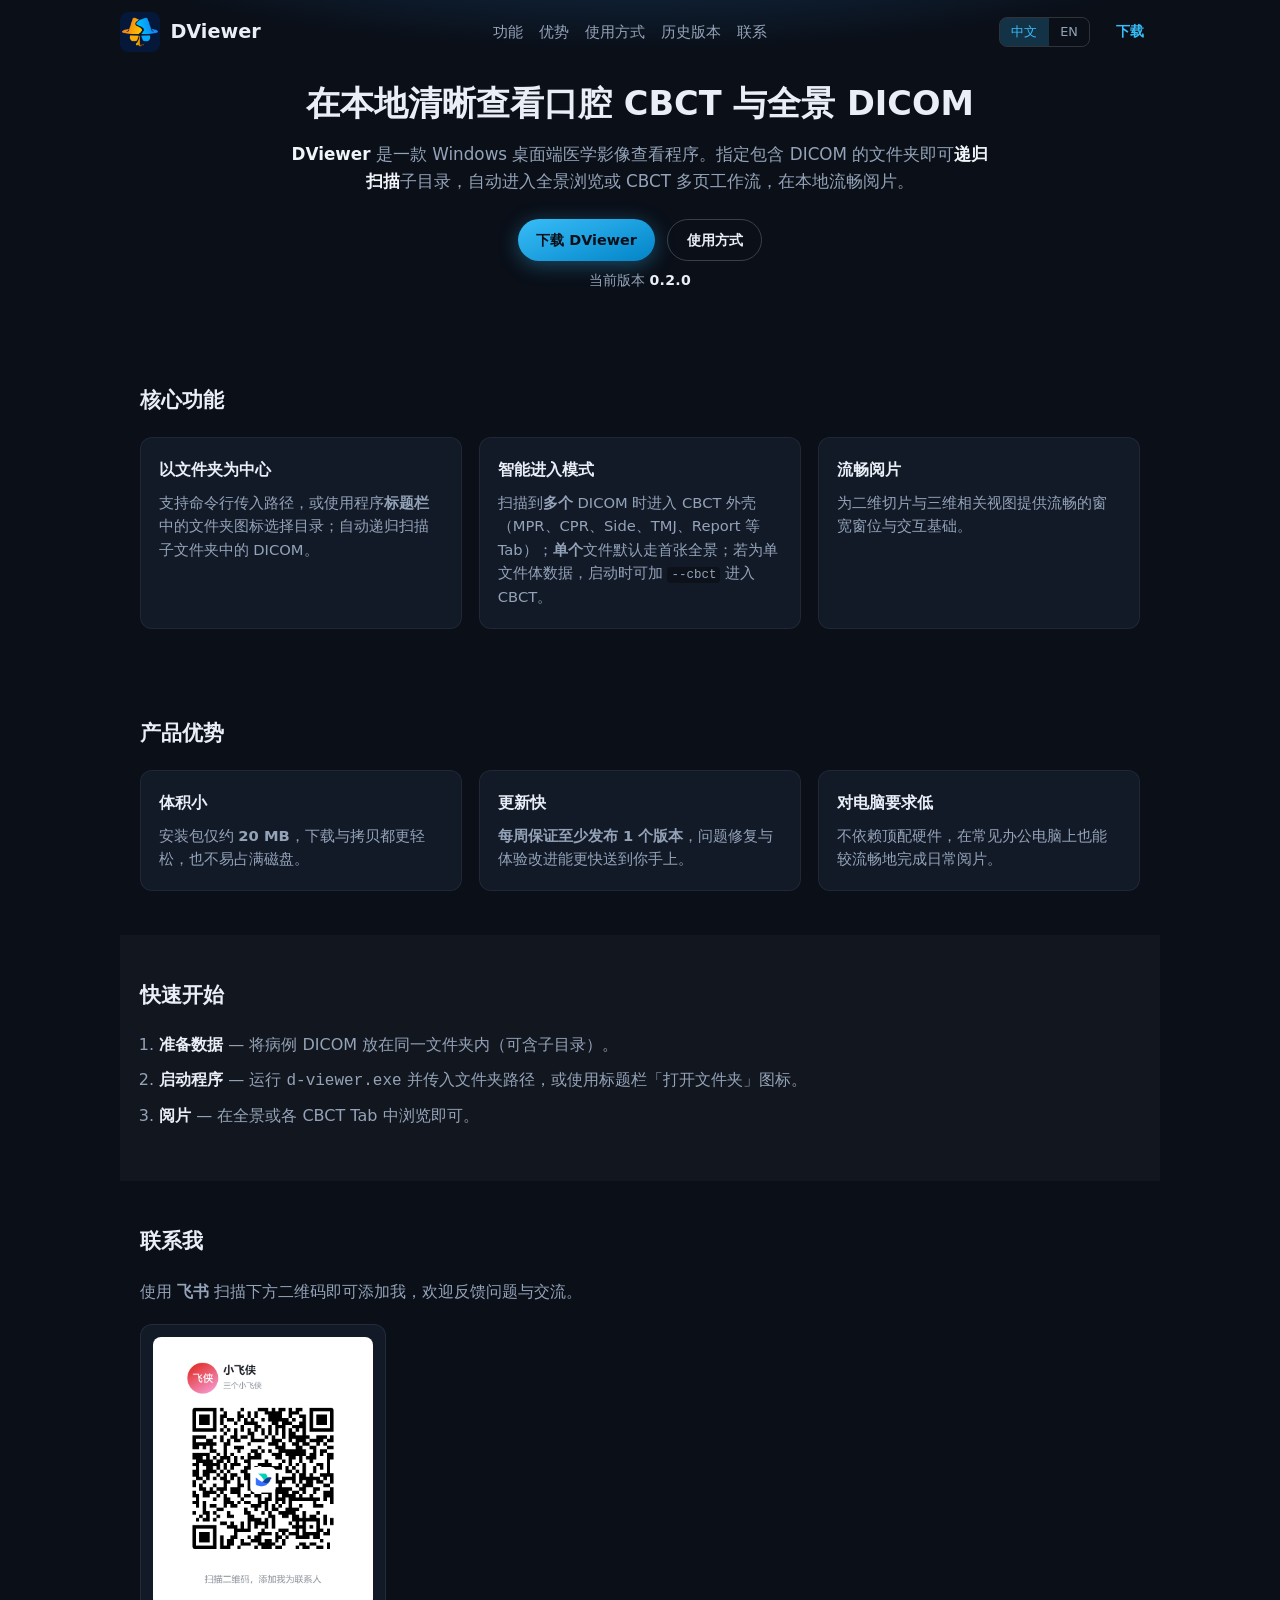
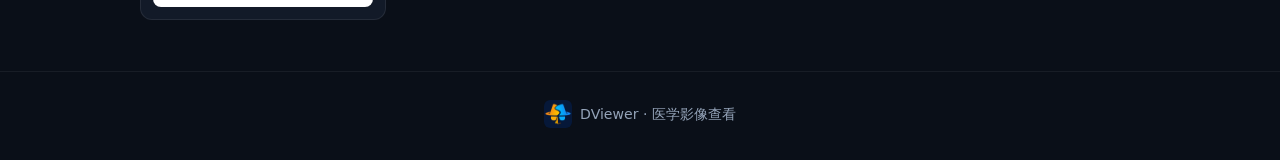
==== commit 5b57cfbe: "chore: bump to v0.2.0, update download link" ====
--- a/index.html
+++ b/index.html
@@ -27,7 +27,7 @@
           <button type="button" class="lang-btn active" data-set-lang="zh" aria-pressed="true">中文</button>
           <button type="button" class="lang-btn" data-set-lang="en" aria-pressed="false">EN</button>
         </div>
-        <a class="btn nav-download" href="https://rcnpeeuppi4d.feishu.cn/file/TZgfbxDDYoub0Vx7jKbc2WDXn0c?from=from_copylink" data-i18n="nav_download">下载</a>
+        <a class="btn nav-download" href="https://rcnpeeuppi4d.feishu.cn/file/XW7zbtYp5omoVrxazAQc3lNAnHt?from=from_copylink" data-i18n="nav_download">下载</a>
       </div>
     </nav>
 
@@ -38,11 +38,11 @@
         指定包含 DICOM 的文件夹即可<strong>递归扫描</strong>子目录，自动进入全景浏览或 CBCT 多页工作流，在本地流畅阅片。
       </p>
       <div class="cta">
-        <a class="btn primary" href="https://rcnpeeuppi4d.feishu.cn/file/TZgfbxDDYoub0Vx7jKbc2WDXn0c?from=from_copylink" data-i18n="cta_download">下载 DViewer</a>
+        <a class="btn primary" href="https://rcnpeeuppi4d.feishu.cn/file/XW7zbtYp5omoVrxazAQc3lNAnHt" data-i18n="cta_download">下载 DViewer</a>
         <a class="btn ghost" href="#workflow" data-i18n="cta_how">使用方式</a>
       </div>
       <p class="hero-version" id="hero-version">
-        <span data-i18n="hero_version_label">当前版本</span> <span class="hero-version-num">0.1.0</span>
+        <span data-i18n="hero_version_label">当前版本</span> <span class="hero-version-num">0.2.0</span>
       </p>
     </div>
   </header>
